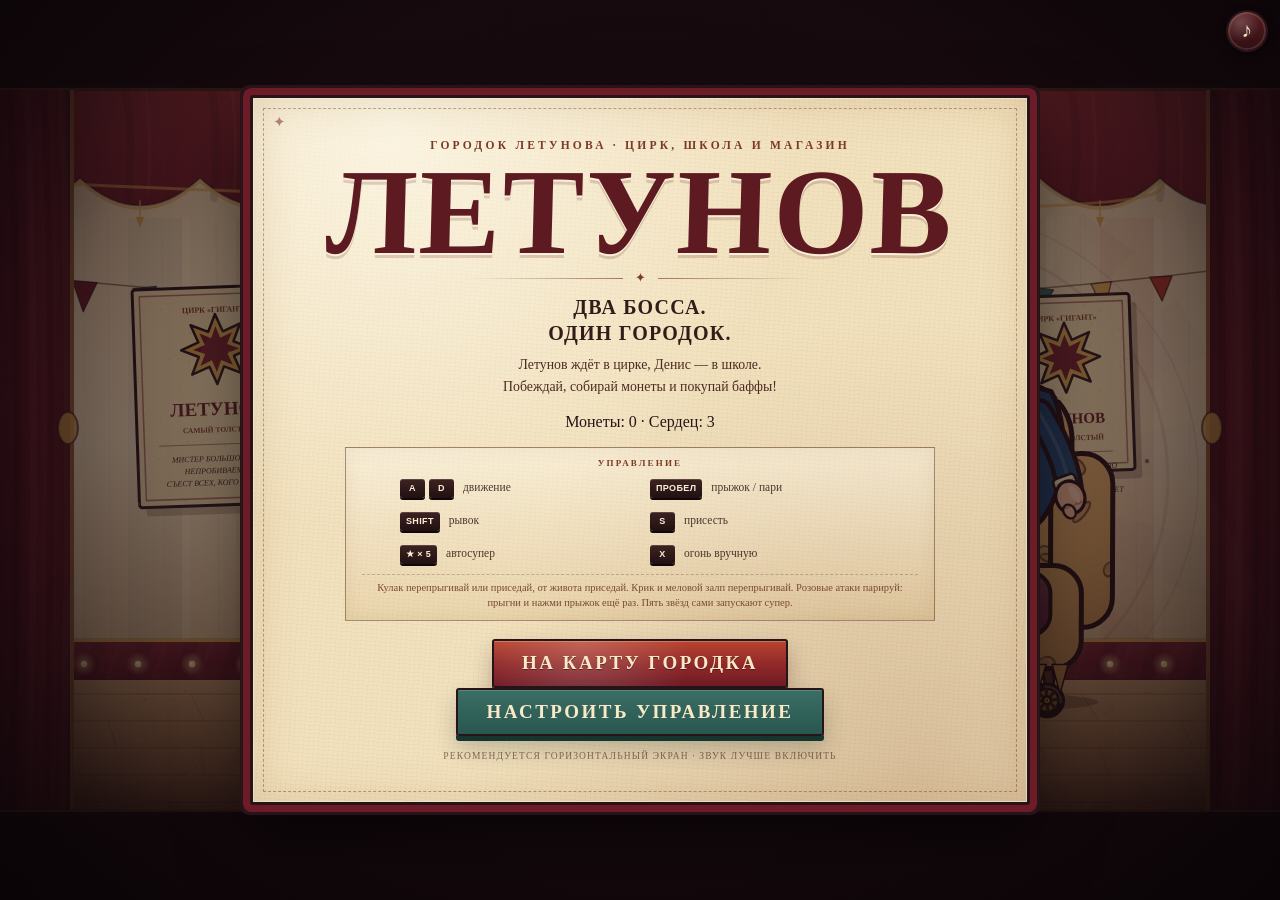
==== Cuphead/index.html @ d9b0cee9 "Add files via upload" ====
<!DOCTYPE html>
<html lang="ru">
<head>
  <meta charset="UTF-8">
  <meta name="viewport" content="width=device-width, initial-scale=1, maximum-scale=1, user-scalable=no, viewport-fit=cover">
  <meta name="theme-color" content="#140c10">
  <title>Летунов и Денис — цирк и школа</title>
  <meta name="description" content="Мультяшная карта городка, босс Летунов в цирке, босс Денис в школе и магазин баффов.">
  <meta name="mobile-web-app-capable" content="yes">
  <meta name="apple-mobile-web-app-capable" content="yes">
  <meta name="apple-mobile-web-app-status-bar-style" content="black-translucent">
  <meta name="apple-mobile-web-app-title" content="Летунов">
  <link rel="manifest" href="manifest.webmanifest">
  <link rel="apple-touch-icon" href="icon-192.png">
  <link rel="stylesheet" href="styles.css">
</head>
<body data-scene="menu">
  <div id="stage">
    <canvas id="game" width="1280" height="720" aria-label="Городок Летунова: цирк, школа и магазин"></canvas>

    <div class="top-buttons">
      <button id="mapBackButton" class="round-btn map-back-btn" type="button" aria-label="В меню" title="В меню (Esc)">
        <span class="back-glyph">‹</span>
      </button>
      <button id="pauseButton" class="round-btn" type="button" aria-label="Пауза" title="Пауза (Esc)">
        <span class="pause-glyph">II</span>
      </button>
      <button id="muteButton" class="round-btn" type="button" aria-label="Выключить звук" title="Звук (M)">
        <span class="note-glyph">♪</span>
      </button>
    </div>

    <div id="touchControls" class="touch-controls" aria-hidden="true">
      <div class="touch-group touch-move">
        <button class="pad-btn" type="button" data-action="left" aria-label="Влево">
          <span class="pad-arrow">◀</span>
        </button>
        <button class="pad-btn" type="button" data-action="right" aria-label="Вправо">
          <span class="pad-arrow">▶</span>
        </button>
      </div>
      <div class="touch-group touch-actions">
        <button class="action-btn dash" type="button" data-action="dash" aria-label="Рывок">
          <span class="action-icon">»</span>
          <span class="action-label">РЫВОК</span>
        </button>
        <button class="action-btn jump" type="button" data-action="jump" aria-label="Прыжок и парирование">
          <span class="action-icon">↑</span>
          <span class="action-label">ПРЫЖОК / ПАРИ</span>
        </button>
        <button class="action-btn crouch" type="button" data-action="crouch" aria-label="Присесть">
          <span class="action-icon">↓</span><span class="action-label">ПРИСЕСТЬ</span>
        </button>
        <button class="action-btn shoot" type="button" data-action="shoot" aria-label="Огонь">
          <span class="action-icon">✦</span><span class="action-label">ОГОНЬ</span>
        </button>
      </div>
    </div>

    <div id="overlay" class="overlay">
      <section id="menuPanel" class="panel menu-panel">
        <div class="poster-kicker">Городок Летунова · цирк, школа и магазин</div>
        <h1 class="poster-title">ЛЕТУНОВ</h1>
        <div class="poster-rule" aria-hidden="true"><span>✦</span></div>
        <p class="poster-tagline">Два босса.<br>Один городок.</p>
        <p class="poster-copy">Летунов ждёт в цирке, Денис — в школе.<br>Побеждай, собирай монеты и покупай баффы!</p>
        <p id="menuProgress" class="menu-progress">Монеты: 0 · Сердец: 15</p>

        <div class="controls-card">
          <div class="controls-title">Управление</div>
          <div class="controls-grid desktop-hints">
            <div><span class="keys"><kbd data-bind="left">A</kbd><kbd data-bind="right">D</kbd></span><span class="ctrl-label">движение</span></div>
            <div><span class="keys"><kbd data-bind="jump">ПРОБЕЛ</kbd></span><span class="ctrl-label">прыжок / пари</span></div>
            <div><span class="keys"><kbd data-bind="dash">SHIFT</kbd></span><span class="ctrl-label">рывок</span></div>
            <div><span class="keys"><kbd data-bind="crouch">S</kbd></span><span class="ctrl-label">присесть</span></div>
            <div><span class="keys"><kbd>★ × 5</kbd></span><span class="ctrl-label">автосупер</span></div>
            <div><span class="keys"><kbd data-bind="shoot">X</kbd></span><span class="ctrl-label">огонь вручную</span></div>
          </div>
          <div class="controls-grid touch-hints">
            <div><span class="keys"><kbd>◀</kbd><kbd>▶</kbd></span><span class="ctrl-label">движение</span></div>
            <div><span class="keys"><kbd>↑</kbd></span><span class="ctrl-label">прыжок и пари</span></div>
            <div><span class="keys"><kbd>»</kbd></span><span class="ctrl-label">рывок</span></div>
            <div><span class="keys"><kbd>↓</kbd></span><span class="ctrl-label">присесть</span></div>
            <div><span class="keys"><kbd>★ × 5</kbd></span><span class="ctrl-label">автосупер</span></div>
            <div><span class="keys"><kbd id="touchShootKey">∞</kbd></span><span id="touchShootHint" class="ctrl-label">стрельба — сама</span></div>
          </div>
          <p class="controls-tip">Кулак перепрыгивай или приседай, от живота приседай. Крик и меловой залп перепрыгивай. Розовые атаки парируй: прыгни и нажми прыжок ещё раз. Пять звёзд сами запускают супер.</p>
        </div>

        <button id="startButton" class="btn btn-primary" type="button">НА КАРТУ ГОРОДКА</button>
        <button id="menuSettingsButton" class="btn btn-secondary" type="button">НАСТРОИТЬ УПРАВЛЕНИЕ</button>
        <button id="installButton" class="btn btn-ghost install-button" type="button" hidden>УСТАНОВИТЬ ПРИЛОЖЕНИЕ</button>
        <p class="poster-footnote">Рекомендуется горизонтальный экран · звук лучше включить</p>
      </section>

      <section id="pausePanel" class="panel panel-small" hidden>
        <div class="poster-kicker">Антракт</div>
        <h2 class="panel-title">ПАУЗА</h2>
        <p class="panel-copy">Босс терпеливо ждёт. Он умеет ждать.</p>
        <div class="btn-row">
          <button id="resumeButton" class="btn btn-primary" type="button">ПРОДОЛЖИТЬ</button>
          <button id="restartButton" class="btn btn-secondary" type="button">ЗАНОВО</button>
          <button id="quitButton" class="btn btn-ghost" type="button">В МЕНЮ</button>
          <button id="pauseSettingsButton" class="btn btn-secondary" type="button">УПРАВЛЕНИЕ</button>
        </div>
      </section>

      <section id="resultPanel" class="panel panel-small" hidden>
        <div id="resultKicker" class="poster-kicker">Финал представления</div>
        <h2 id="resultTitle" class="panel-title">ПОБЕДА!</h2>
        <p id="resultSub" class="panel-copy">Арена свободна. Публика в восторге.</p>
        <div class="stats">
          <div><span class="stat-label">Время боя</span><span id="resultTime" class="stat-value">00:00</span></div>
          <div><span class="stat-label">Пропущено</span><span id="resultHits" class="stat-value">0</span></div>
        </div>
        <div class="btn-row">
          <button id="retryButton" class="btn btn-primary" type="button">ЕЩЁ РАЗ</button>
          <button id="menuButton" class="btn btn-secondary" type="button">НА КАРТУ</button>
        </div>
      </section>

      <section id="shopPanel" class="panel shop-panel" hidden>
        <div class="poster-kicker">Лавка на углу · товары для бойцов</div>
        <h2 class="panel-title">МАГАЗИН БАФФОВ</h2>
        <p class="panel-copy">Монеты: <strong id="shopCoins">0</strong>. Одна победа над боссом — одна монета.</p>
        <p id="shopStatus" class="shop-status">Сердец: 15 · Дымовая завеса: нет · Побед: 0</p>
        <div class="shop-grid">
          <article class="shop-item">
            <div class="shop-icon">♥</div>
            <h3>СЕРДЦЕ ЛЕТУНОВА</h3>
            <p>Навсегда добавляет одно сердце здоровья (5 HP).</p>
            <button id="buyHeartButton" class="btn btn-primary" type="button">1 МОНЕТА</button>
          </article>
          <article class="shop-item">
            <div class="shop-icon">☁</div>
            <h3>ДЫМОВАЯ ЗАВЕСА</h3>
            <p>Во время рывка герой исчезает в дыму, появляется в конце рывка и не получает урон, пока его нет.</p>
            <button id="buySmokeButton" class="btn btn-primary" type="button">2 МОНЕТЫ</button>
          </article>
        </div>
        <p id="shopNotice" class="shop-notice" aria-live="polite"></p>
        <button id="closeShopButton" class="btn btn-ghost" type="button">НА КАРТУ</button>
      </section>
    </div>
  </div>

  <script src="game.js"></script>
  <script>
    const isDesktopShell = !!(window.chrome && window.chrome.webview);
    if (!isDesktopShell && "serviceWorker" in navigator && location.protocol.startsWith("http")) {
      window.addEventListener("load", () => navigator.serviceWorker.register("sw.js").catch(() => {}));
    }
  </script>
</body>
</html>
---- Cuphead/styles.css ----
/* ============================================================
   HISVELL — цирковой бой
   Все декорации и персонажи рисуются на canvas, здесь — рамка,
   плакаты, кнопки управления и мобильные контролы.
   ============================================================ */

:root {
  --ink: #261419;
  --ink-soft: #4a2a25;
  --paper: #f2e1bd;
  --paper-deep: #e0c38f;
  --paper-light: #fbf0d7;
  --red: #ad3628;
  --red-deep: #6d1c27;
  --red-dark: #451017;
  --gold: #d3a04a;
  --gold-bright: #f0c877;
  --teal: #2b625c;
  --font-display: 'Rockwell', 'Bookman Old Style', Georgia, 'Times New Roman', serif;
  --font-body: Georgia, 'Times New Roman', serif;
  --safe-top: env(safe-area-inset-top, 0px);
  --safe-right: env(safe-area-inset-right, 0px);
  --safe-bottom: env(safe-area-inset-bottom, 0px);
  --safe-left: env(safe-area-inset-left, 0px);
}

* {
  box-sizing: border-box;
}

html,
body {
  height: 100%;
  margin: 0;
  overflow: hidden;
  background: #0d0709;
  overscroll-behavior: none;
}

body {
  font-family: var(--font-body);
  color: var(--paper);
  -webkit-tap-highlight-color: transparent;
  -webkit-user-select: none;
  user-select: none;
  touch-action: none;
}

#stage {
  position: fixed;
  inset: 0;
  overflow: hidden;
  isolation: isolate;
}

#game {
  display: block;
  width: 100%;
  height: 100%;
  touch-action: none;
}

[hidden] {
  display: none !important;
}

/* ---------- маленькие кнопки в углу ---------- */

.top-buttons {
  position: absolute;
  z-index: 30;
  top: calc(10px + var(--safe-top));
  right: calc(12px + var(--safe-right));
  display: flex;
  gap: 8px;
  pointer-events: none;
}

.round-btn {
  pointer-events: auto;
  position: relative;
  width: 42px;
  height: 42px;
  padding: 0;
  border-radius: 50%;
  border: 2px solid rgba(38, 20, 25, 0.95);
  background:
    radial-gradient(circle at 34% 28%, rgba(255, 255, 255, 0.2), transparent 52%),
    linear-gradient(180deg, rgba(94, 31, 35, 0.9), rgba(51, 16, 21, 0.9));
  color: var(--paper);
  box-shadow:
    inset 0 0 0 2px rgba(244, 227, 189, 0.13),
    0 3px 10px rgba(0, 0, 0, 0.35);
  font-family: var(--font-display);
  font-size: 15px;
  letter-spacing: 0.04em;
  cursor: pointer;
  backdrop-filter: blur(4px);
  transition: transform 0.1s ease, filter 0.1s ease;
}

.round-btn:hover {
  filter: brightness(1.15);
}

.round-btn:active {
  transform: scale(0.92);
}

#pauseButton {
  display: none;
  place-items: center;
}

body[data-scene='fight']:not(.is-paused) #pauseButton {
  display: grid;
}

.pause-glyph {
  display: block;
  font-size: 13px;
  letter-spacing: 0.06em;
  transform: translateX(1px);
}

.note-glyph {
  display: block;
  font-size: 21px;
  line-height: 1;
  transform: translateY(-1px);
}

#muteButton::after {
  content: '';
  position: absolute;
  left: 9px;
  right: 9px;
  top: 50%;
  height: 2px;
  border-radius: 2px;
  background: var(--paper);
  box-shadow: 0 0 0 1px rgba(38, 20, 25, 0.55);
  transform: rotate(-45deg) scaleX(0);
  transform-origin: center;
  transition: transform 0.16s ease;
}

body.is-muted #muteButton {
  opacity: 0.62;
}

body.is-muted #muteButton::after {
  transform: rotate(-45deg) scaleX(1);
}

/* ---------- оверлеи и афиша ---------- */

.overlay {
  position: absolute;
  inset: 0;
  z-index: 20;
  display: flex;
  align-items: center;
  justify-content: center;
  padding:
    calc(14px + var(--safe-top))
    calc(14px + var(--safe-right))
    calc(14px + var(--safe-bottom))
    calc(14px + var(--safe-left));
  background:
    radial-gradient(ellipse at 50% 42%, rgba(34, 15, 19, 0.12) 0%, rgba(26, 11, 15, 0.52) 55%, rgba(10, 4, 7, 0.87) 100%);
  touch-action: pan-y;
  transition: opacity 0.24s ease, visibility 0.24s ease;
}

.overlay.is-hidden {
  opacity: 0;
  visibility: hidden;
  pointer-events: none;
}

.panel {
  position: relative;
  width: min(780px, 95vw);
  max-height: calc(100dvh - 24px);
  overflow: auto;
  overscroll-behavior: contain;
  padding: clamp(20px, 3.2vw, 42px) clamp(20px, 4.6vw, 58px);
  border: 3px solid var(--ink);
  border-radius: 3px;
  color: var(--ink);
  text-align: center;
  background-color: var(--paper);
  background-image:
    radial-gradient(circle at 18% 4%, rgba(255, 252, 240, 0.72), transparent 44%),
    radial-gradient(circle at 86% 96%, rgba(122, 66, 30, 0.22), transparent 48%),
    repeating-linear-gradient(4deg, rgba(98, 60, 24, 0.032) 0 1px, transparent 1px 4px),
    repeating-linear-gradient(94deg, rgba(98, 60, 24, 0.028) 0 1px, transparent 1px 5px);
  box-shadow:
    inset 0 0 46px rgba(134, 82, 32, 0.18),
    inset 0 0 0 1px rgba(255, 248, 226, 0.7),
    0 0 0 7px var(--red-deep),
    0 0 0 10px var(--ink),
    0 30px 70px rgba(0, 0, 0, 0.62);
  scrollbar-width: thin;
  scrollbar-color: rgba(109, 28, 39, 0.55) transparent;
  animation: panel-in 0.32s cubic-bezier(0.2, 0.9, 0.25, 1.12) both;
}

.panel::-webkit-scrollbar {
  width: 7px;
}

.panel::-webkit-scrollbar-thumb {
  background: rgba(109, 28, 39, 0.5);
  border-radius: 8px;
}

.panel::before {
  content: '';
  position: absolute;
  inset: 10px;
  border: 1px dashed rgba(84, 45, 28, 0.38);
  pointer-events: none;
}

.panel::after {
  content: '✦';
  position: absolute;
  top: 15px;
  left: 20px;
  font-size: 15px;
  color: rgba(109, 28, 39, 0.5);
  pointer-events: none;
}

@keyframes panel-in {
  from {
    opacity: 0;
    transform: translateY(14px) scale(0.975) rotate(-0.6deg);
  }
  to {
    opacity: 1;
    transform: translateY(0) scale(1) rotate(0);
  }
}

.panel-small {
  width: min(540px, 93vw);
  padding: clamp(24px, 4vw, 40px) clamp(22px, 4.6vw, 48px);
}

.poster-kicker {
  margin: 0 0 12px;
  font-size: clamp(9px, 0.9vw, 12px);
  font-weight: 700;
  letter-spacing: 0.28em;
  text-transform: uppercase;
  color: #7c3a26;
}

.poster-title {
  margin: 0 0 2px;
  font-family: var(--font-display);
  font-size: clamp(62px, 10.6vw, 122px);
  font-weight: 900;
  line-height: 0.8;
  letter-spacing: 0.015em;
  color: #5d1a20;
  text-shadow:
    0 2px 0 var(--paper-light),
    0 5px 0 rgba(93, 26, 32, 0.18);
  transform: skewX(-1.5deg);
}

.poster-rule {
  display: flex;
  align-items: center;
  gap: 12px;
  width: min(340px, 70%);
  margin: 10px auto 9px;
  color: #7b3b27;
  font-size: 13px;
}

.poster-rule::before,
.poster-rule::after {
  content: '';
  flex: 1;
  height: 1px;
  background: linear-gradient(90deg, transparent, rgba(93, 26, 32, 0.55));
}

.poster-rule::after {
  background: linear-gradient(90deg, rgba(93, 26, 32, 0.55), transparent);
}

.poster-tagline {
  margin: 0 auto 8px;
  max-width: 540px;
  font-family: var(--font-display);
  font-size: clamp(14px, 1.6vw, 20px);
  font-weight: 700;
  line-height: 1.28;
  letter-spacing: 0.06em;
  text-transform: uppercase;
  color: #331b18;
}

.poster-copy,
.panel-copy {
  margin: 0 auto 14px;
  max-width: 540px;
  font-size: clamp(11.5px, 1.08vw, 14px);
  line-height: 1.55;
  color: #4b2c23;
}

.controls-card {
  max-width: 590px;
  margin: 0 auto 18px;
  padding: 10px 16px 9px;
  border: 1px solid rgba(86, 46, 27, 0.5);
  background:
    linear-gradient(180deg, rgba(255, 251, 239, 0.42), rgba(200, 161, 100, 0.18));
  box-shadow: inset 0 0 18px rgba(114, 65, 26, 0.08);
}

.controls-title {
  margin-bottom: 7px;
  font-size: 9px;
  font-weight: 700;
  letter-spacing: 0.24em;
  text-transform: uppercase;
  color: #7b3b27;
}

.controls-grid {
  display: grid;
  grid-template-columns: 1fr 1fr;
  gap: 7px 20px;
  max-width: 480px;
  margin: 0 auto;
  text-align: left;
}

.controls-grid > div {
  display: flex;
  align-items: center;
  gap: 9px;
  min-height: 26px;
  font-size: 11.5px;
  line-height: 1.2;
  color: #3d241d;
}

.keys {
  display: inline-flex;
  gap: 4px;
  flex-shrink: 0;
}

kbd {
  display: inline-block;
  min-width: 25px;
  padding: 4px 6px;
  border-radius: 3px;
  background: linear-gradient(180deg, #3d2321, #211012);
  color: var(--paper-light);
  box-shadow:
    inset 0 1px 0 rgba(255, 255, 255, 0.16),
    0 2px 0 #100708;
  font-family: Verdana, Geneva, sans-serif;
  font-size: 9px;
  font-weight: 700;
  text-align: center;
  letter-spacing: 0.04em;
}

.ctrl-label {
  opacity: 0.9;
}

.controls-tip {
  margin: 7px 0 0;
  padding-top: 6px;
  border-top: 1px dashed rgba(86, 46, 27, 0.28);
  font-size: 10.5px;
  line-height: 1.4;
  color: #7a4a32;
}

.touch-hints {
  display: none;
}

body.is-touch .desktop-hints {
  display: none;
}

body.is-touch .touch-hints {
  display: grid;
}

/* ---------- кнопки ---------- */

.btn {
  position: relative;
  display: inline-flex;
  align-items: center;
  justify-content: center;
  min-height: 48px;
  padding: 12px 28px;
  border: 2px solid var(--ink);
  border-radius: 3px;
  font-family: var(--font-display);
  font-size: clamp(14px, 1.55vw, 19px);
  font-weight: 700;
  line-height: 1.1;
  letter-spacing: 0.13em;
  text-transform: uppercase;
  cursor: pointer;
  transition: transform 0.09s ease, filter 0.09s ease, box-shadow 0.09s ease;
}

.btn-primary {
  color: #f9e9c7;
  background:
    radial-gradient(circle at 30% 0%, rgba(255, 255, 255, 0.18), transparent 52%),
    linear-gradient(180deg, #b84330, #8c2629 58%, #711d26);
  box-shadow:
    inset 0 1px 0 rgba(255, 236, 197, 0.28),
    0 5px 0 var(--red-dark),
    0 12px 22px rgba(49, 13, 18, 0.28);
  text-shadow: 0 1px 0 rgba(45, 12, 16, 0.55);
}

.btn-secondary {
  color: #f9e9c7;
  background:
    linear-gradient(180deg, #3c6e66, #285750);
  box-shadow:
    inset 0 1px 0 rgba(255, 255, 255, 0.18),
    0 5px 0 #17352f,
    0 12px 22px rgba(20, 40, 36, 0.24);
}

.btn-ghost {
  color: #4b2a22;
  background: rgba(255, 249, 233, 0.3);
  box-shadow:
    inset 0 1px 0 rgba(255, 255, 255, 0.55),
    0 4px 0 rgba(96, 58, 38, 0.35);
  font-size: clamp(12px, 1.25vw, 15px);
  padding: 11px 20px;
}

.btn:hover {
  filter: brightness(1.07);
  transform: translateY(-1px);
}

.btn:active {
  transform: translateY(4px);
  box-shadow:
    inset 0 1px 0 rgba(255, 255, 255, 0.12),
    0 1px 0 var(--red-dark);
}

.btn:focus-visible,
.round-btn:focus-visible,
.pad-btn:focus-visible,
.action-btn:focus-visible {
  outline: 3px solid var(--gold-bright);
  outline-offset: 3px;
}

.btn-row {
  display: flex;
  flex-wrap: wrap;
  align-items: center;
  justify-content: center;
  gap: 12px;
  margin-top: 8px;
}

.poster-footnote {
  margin: 15px 0 0;
  font-size: 9.5px;
  letter-spacing: 0.12em;
  text-transform: uppercase;
  color: rgba(87, 52, 34, 0.68);
}

.panel-title {
  margin: 0 0 12px;
  font-family: var(--font-display);
  font-size: clamp(40px, 6vw, 66px);
  font-weight: 900;
  line-height: 0.95;
  letter-spacing: 0.04em;
  color: #5d1a20;
  text-shadow: 0 2px 0 rgba(255, 248, 230, 0.9);
}

.panel-small .panel-copy {
  margin-bottom: 18px;
}

.stats {
  display: flex;
  justify-content: center;
  gap: 12px;
  margin: 4px auto 22px;
  max-width: 380px;
}

.stats > div {
  flex: 1;
  padding: 10px 8px 8px;
  border: 1px solid rgba(84, 45, 28, 0.4);
  background: rgba(255, 249, 233, 0.28);
}

.stat-label {
  display: block;
  margin-bottom: 4px;
  font-size: 8.5px;
  font-weight: 700;
  letter-spacing: 0.18em;
  text-transform: uppercase;
  color: #7b3b27;
}

.stat-value {
  display: block;
  font-family: var(--font-display);
  font-size: 24px;
  font-weight: 900;
  color: #441f22;
  font-variant-numeric: tabular-nums;
}

/* ---------- карта и магазин ---------- */

.map-back-btn {
  position: fixed;
  top: calc(10px + var(--safe-top));
  left: calc(12px + var(--safe-left));
  right: auto;
  display: grid;
  place-items: center;
  z-index: 32;
}

.back-glyph {
  display: block;
  font-family: var(--font-display);
  font-size: 31px;
  line-height: 1;
  transform: translate(-1px, -3px);
}

.shop-panel {
  width: min(900px, 96vw);
  background-color: #efe0bb;
  background-image:
    radial-gradient(circle at 12% 2%, rgba(255, 252, 240, 0.7), transparent 42%),
    radial-gradient(circle at 88% 100%, rgba(76, 120, 103, 0.17), transparent 48%),
    repeating-linear-gradient(0deg, rgba(98, 60, 24, 0.032) 0 1px, transparent 1px 5px),
    repeating-linear-gradient(92deg, rgba(98, 60, 24, 0.024) 0 1px, transparent 1px 4px);
}

.shop-panel::after {
  content: '☁';
  font-size: 21px;
  color: rgba(43, 98, 92, 0.55);
}

.shop-status {
  display: inline-flex;
  align-items: center;
  justify-content: center;
  flex-wrap: wrap;
  gap: 6px;
  margin: 0 auto 14px;
  padding: 6px 14px;
  border: 1px dashed rgba(84, 45, 28, 0.34);
  border-radius: 999px;
  font-size: 10px;
  font-weight: 700;
  letter-spacing: 0.07em;
  color: #5d4032;
  background: rgba(255, 249, 233, 0.38);
}

.shop-grid {
  display: grid;
  grid-template-columns: repeat(2, minmax(0, 1fr));
  gap: 16px;
  margin: 8px 0 10px;
  text-align: left;
}

.shop-item {
  position: relative;
  display: flex;
  flex-direction: column;
  min-height: 246px;
  padding: 17px 18px 18px;
  border: 2px solid rgba(38, 20, 25, 0.92);
  border-radius: 4px;
  background:
    radial-gradient(circle at 82% 9%, rgba(240, 200, 119, 0.26), transparent 34%),
    linear-gradient(165deg, rgba(255, 249, 231, 0.88), rgba(224, 195, 143, 0.66));
  box-shadow:
    inset 0 0 0 1px rgba(255, 249, 231, 0.6),
    0 5px 0 rgba(109, 28, 39, 0.2),
    0 12px 22px rgba(74, 45, 24, 0.16);
  overflow: hidden;
}

.shop-item::before {
  content: '';
  position: absolute;
  inset: 7px;
  border: 1px dashed rgba(84, 45, 28, 0.28);
  pointer-events: none;
}

.shop-item::after {
  content: '✦';
  position: absolute;
  top: 9px;
  right: 13px;
  color: rgba(109, 28, 39, 0.42);
  font-size: 13px;
}

.shop-icon {
  display: grid;
  place-items: center;
  width: 72px;
  height: 72px;
  margin: 2px 0 10px;
  border: 2px solid rgba(38, 20, 25, 0.9);
  border-radius: 50%;
  background:
    radial-gradient(circle at 36% 28%, rgba(255, 255, 255, 0.58), transparent 48%),
    linear-gradient(160deg, #f5d793, #d4a056);
  box-shadow:
    inset 0 0 0 4px rgba(255, 249, 231, 0.35),
    0 4px 0 rgba(92, 46, 28, 0.26);
  color: #7c252b;
  font-size: 38px;
  line-height: 1;
  text-shadow: 0 2px 0 rgba(255, 249, 231, 0.62);
}

.shop-item:nth-child(2) .shop-icon {
  color: #265c55;
  background:
    radial-gradient(circle at 36% 28%, rgba(255, 255, 255, 0.64), transparent 48%),
    linear-gradient(160deg, #bfe0d4, #72a99b);
}

.shop-item h3 {
  position: relative;
  margin: 0 0 8px;
  font-family: var(--font-display);
  font-size: clamp(19px, 2.2vw, 28px);
  font-weight: 900;
  line-height: 1.02;
  letter-spacing: 0.035em;
  color: #511c22;
}

.shop-item p {
  position: relative;
  margin: 0 0 16px;
  font-size: clamp(12px, 1.22vw, 15px);
  line-height: 1.4;
  color: #4e3328;
}

.shop-item .btn {
  position: relative;
  width: 100%;
  min-height: 44px;
  margin-top: auto;
  font-size: clamp(12px, 1.2vw, 15px);
}

.shop-item .btn:disabled {
  cursor: default;
  filter: grayscale(0.75);
  opacity: 0.55;
  transform: none;
  box-shadow: inset 0 1px 0 rgba(255, 255, 255, 0.12);
}

.shop-notice {
  min-height: 22px;
  margin: 8px 0 10px;
  font-size: 12px;
  font-weight: 700;
  line-height: 1.4;
  letter-spacing: 0.03em;
  color: #2b625c;
}

.difficulty-panel {
  width: min(720px, 94vw);
}

.difficulty-grid {
  display: grid;
  grid-template-columns: repeat(2, minmax(0, 1fr));
  gap: clamp(12px, 2.4vw, 22px);
  margin: 24px 0 20px;
}

.difficulty-card {
  position: relative;
  display: flex;
  flex-direction: column;
  align-items: center;
  gap: 8px;
  min-height: 188px;
  padding: 22px 18px 18px;
  border: 3px solid var(--ink);
  border-radius: 4px;
  color: var(--ink);
  background:
    linear-gradient(145deg, rgba(255, 251, 236, 0.78), rgba(224, 204, 166, 0.56)),
    repeating-linear-gradient(4deg, rgba(98, 60, 24, 0.04) 0 1px, transparent 1px 5px);
  box-shadow:
    inset 0 0 0 1px rgba(255, 248, 230, 0.7),
    0 5px 0 rgba(82, 43, 25, 0.35);
  cursor: pointer;
  transition: transform 0.16s ease, box-shadow 0.16s ease, filter 0.16s ease;
}

.difficulty-card::before {
  content: '';
  position: absolute;
  inset: 7px;
  border: 1px dashed rgba(84, 45, 28, 0.34);
  pointer-events: none;
}

.difficulty-card.is-easy {
  background:
    linear-gradient(145deg, rgba(255, 252, 228, 0.88), rgba(199, 222, 193, 0.58)),
    repeating-linear-gradient(4deg, rgba(54, 92, 54, 0.045) 0 1px, transparent 1px 5px);
}

.difficulty-card.is-hard {
  background:
    linear-gradient(145deg, rgba(255, 239, 220, 0.9), rgba(201, 147, 119, 0.58)),
    repeating-linear-gradient(4deg, rgba(109, 34, 38, 0.05) 0 1px, transparent 1px 5px);
}

.difficulty-card:hover,
.difficulty-card:focus-visible {
  transform: translateY(-3px) rotate(-0.3deg);
  filter: brightness(1.04);
  box-shadow:
    inset 0 0 0 1px rgba(255, 248, 230, 0.75),
    0 8px 0 rgba(82, 43, 25, 0.32),
    0 12px 26px rgba(53, 26, 17, 0.28);
}

.difficulty-card:active {
  transform: translateY(1px);
  box-shadow:
    inset 0 0 0 1px rgba(255, 248, 230, 0.7),
    0 3px 0 rgba(82, 43, 25, 0.35);
}

.difficulty-icon {
  display: grid;
  place-items: center;
  width: 54px;
  height: 54px;
  border: 3px solid var(--ink);
  border-radius: 50%;
  color: var(--ink);
  font-size: 29px;
  line-height: 1;
  background: #f2dfb2;
  box-shadow: inset 0 -5px 0 rgba(82, 43, 25, 0.16);
}

.difficulty-card.is-hard .difficulty-icon {
  color: #f7e6c5;
  background: #7a2d2b;
}

.difficulty-name {
  font-family: var(--font-display);
  font-size: clamp(20px, 3.4vw, 28px);
  font-weight: 900;
  letter-spacing: 0.02em;
}

.difficulty-copy {
  max-width: 270px;
  color: rgba(64, 37, 25, 0.82);
  font-family: var(--font-body);
  font-size: clamp(10px, 1.5vw, 12px);
  line-height: 1.45;
}

.difficulty-tag {
  margin-top: auto;
  padding: 3px 9px;
  border: 1px solid rgba(84, 45, 28, 0.42);
  border-radius: 20px;
  color: rgba(80, 42, 27, 0.72);
  font-family: Verdana, sans-serif;
  font-size: 7.5px;
  font-weight: 700;
  letter-spacing: 0.14em;
}

.difficulty-card.is-hard .difficulty-tag {
  color: #7a2d2b;
}

@media (max-width: 560px) {
  .difficulty-grid {
    grid-template-columns: 1fr;
    gap: 10px;
  }

  .difficulty-card {
    min-height: 0;
    padding: 14px 14px 12px;
  }

  .difficulty-icon {
    width: 42px;
    height: 42px;
    font-size: 22px;
  }
}

body[data-scene='menu'] .top-buttons #pauseButton,
body[data-scene='map'] .top-buttons #pauseButton {
  display: none;
}

/* ---------- мобильные кнопки ---------- */

.touch-controls {
  position: absolute;
  inset: 0;
  z-index: 15;
  display: none;
  pointer-events: none;
}

body.is-touch[data-scene='fight']:not(.is-paused) .touch-controls,
body.is-touch[data-scene='map'] .touch-controls {
  display: block;
}

body[data-scene='map'] .touch-actions .action-btn:not(.jump) {
  display: none;
}

.touch-group {
  position: absolute;
  bottom: calc(16px + var(--safe-bottom));
  display: flex;
  align-items: flex-end;
  gap: clamp(9px, 1.6vw, 16px);
  pointer-events: none;
}

.touch-move {
  left: calc(16px + var(--safe-left));
}

.touch-actions {
  right: calc(16px + var(--safe-right));
}

.pad-btn,
.action-btn {
  pointer-events: auto;
  position: relative;
  display: flex;
  flex-direction: column;
  align-items: center;
  justify-content: center;
  flex: 0 0 auto;
  padding: 0;
  border: 2px solid rgba(31, 15, 19, 0.94);
  border-radius: 50%;
  color: #f6e6c4;
  font-family: var(--font-display);
  text-shadow: 0 1px 0 rgba(35, 11, 15, 0.55);
  background:
    radial-gradient(circle at 34% 26%, rgba(255, 255, 255, 0.2), transparent 54%),
    linear-gradient(180deg, rgba(121, 42, 42, 0.86), rgba(54, 17, 23, 0.9));
  box-shadow:
    inset 0 0 0 2px rgba(244, 227, 189, 0.15),
    inset 0 -5px 10px rgba(28, 8, 12, 0.28),
    0 5px 0 rgba(23, 9, 12, 0.75),
    0 9px 18px rgba(0, 0, 0, 0.34);
  -webkit-user-select: none;
  user-select: none;
  touch-action: none;
  cursor: pointer;
  transition: transform 0.06s ease, filter 0.06s ease, background 0.06s ease;
  backdrop-filter: blur(3px);
}

.pad-btn {
  width: calc(clamp(58px, 10.5vh, 78px) * var(--touch-scale, 1));
  aspect-ratio: 1;
  font-size: calc(clamp(20px, 3.4vh, 28px) * var(--touch-scale, 1));
  opacity: var(--touch-opacity, 0.94);
}

.pad-arrow {
  transform: translateY(-1px);
}

.action-btn {
  width: calc(clamp(60px, 11vh, 82px) * var(--touch-scale, 1));
  aspect-ratio: 1;
  font-size: calc(20px * var(--touch-scale, 1));
  opacity: var(--touch-opacity, 0.94);
}

.action-btn.jump {
  width: calc(clamp(76px, 14vh, 104px) * var(--touch-scale, 1));
  font-size: calc(clamp(28px, 4.6vh, 40px) * var(--touch-scale, 1));
  background:
    radial-gradient(circle at 34% 26%, rgba(255, 255, 255, 0.22), transparent 54%),
    linear-gradient(180deg, rgba(174, 65, 47, 0.92), rgba(104, 29, 32, 0.94));
}

.action-btn.jump .action-label {
  font-size: calc(clamp(5.6px, 0.8vh, 7.2px) * var(--touch-scale, 1));
  letter-spacing: 0.045em;
}

.action-icon {
  display: block;
  line-height: 0.9;
  transform: translateY(-1px);
}

.action-label {
  display: block;
  margin-top: 4px;
  font-family: var(--font-body);
  font-size: calc(clamp(6.5px, 0.92vh, 8.5px) * var(--touch-scale, 1));
  font-weight: 700;
  line-height: 1;
  letter-spacing: 0.1em;
}

.action-btn.dash::after {
  content: '';
  position: absolute;
  inset: -4px;
  border-radius: 50%;
  background: conic-gradient(rgba(240, 200, 119, 0.75) var(--cd, 0deg), rgba(0, 0, 0, 0) 0);
  -webkit-mask: radial-gradient(farthest-side, transparent calc(100% - 4px), #000 calc(100% - 3px));
  mask: radial-gradient(farthest-side, transparent calc(100% - 4px), #000 calc(100% - 3px));
  pointer-events: none;
}

.pad-btn.is-down,
.action-btn.is-down {
  transform: translateY(3px) scale(0.96);
  filter: brightness(1.18);
  box-shadow:
    inset 0 0 0 2px rgba(244, 227, 189, 0.22),
    inset 0 4px 12px rgba(25, 8, 12, 0.35),
    0 2px 0 rgba(23, 9, 12, 0.75);
}

/* ---------- адаптивность ---------- */

@media (max-height: 720px) and (min-width: 780px) {
  .panel {
    padding-top: 24px;
    padding-bottom: 22px;
  }

  .poster-title {
    font-size: clamp(60px, 9.4vw, 98px);
  }

  .poster-copy {
    display: none;
  }

  .controls-card {
    margin-bottom: 14px;
  }

  .poster-footnote {
    margin-top: 10px;
  }
}

@media (max-height: 620px) {
  .panel {
    padding-top: 18px;
    padding-bottom: 18px;
  }

  .poster-kicker {
    margin-bottom: 7px;
  }

  .poster-title {
    font-size: clamp(48px, 8.6vw, 76px);
  }

  .poster-rule {
    margin: 6px auto 5px;
  }

  .poster-tagline {
    font-size: 13px;
    margin-bottom: 5px;
  }

  .poster-copy,
  .poster-footnote {
    display: none;
  }

  .controls-card {
    margin-bottom: 12px;
    padding: 7px 14px;
  }

  .controls-tip {
    display: none;
  }

  .controls-grid > div {
    min-height: 22px;
  }

  kbd {
    padding: 3px 5px;
  }

  .btn {
    min-height: 42px;
    padding: 9px 24px;
  }

  .poster-rule {
    display: none;
  }
}

@media (max-width: 560px) {
  .overlay {
    padding-left: calc(10px + var(--safe-left));
    padding-right: calc(10px + var(--safe-right));
  }

  .panel {
    width: 96vw;
    max-height: calc(100dvh - 16px);
    padding: 20px 18px;
    box-shadow:
      0 0 0 5px var(--red-deep),
      0 0 0 7px var(--ink),
      0 20px 48px rgba(0, 0, 0, 0.6);
  }

  .panel::before {
    inset: 7px;
  }

  .panel::after {
    top: 10px;
    left: 13px;
  }

  .controls-grid {
    grid-template-columns: 1fr;
    gap: 5px;
  }

  .stats {
    margin-bottom: 16px;
  }

  .btn-row {
    gap: 9px;
  }

  .top-buttons {
    top: calc(8px + var(--safe-top));
    right: calc(8px + var(--safe-right));
  }

  .round-btn {
    width: 38px;
    height: 38px;
  }

  .touch-move {
    left: calc(10px + var(--safe-left));
  }

  .touch-actions {
    right: calc(10px + var(--safe-right));
  }

  .touch-group {
    bottom: calc(12px + var(--safe-bottom));
  }
}

@media (orientation: landscape) and (max-height: 500px) {
  .panel {
    max-height: calc(100dvh - 12px);
  }

  .menu-panel {
    padding: 14px 26px;
  }

  .poster-kicker {
    font-size: 8px;
    margin-bottom: 4px;
  }

  .poster-title {
    font-size: clamp(40px, 9vh, 62px);
  }

  .poster-tagline {
    font-size: 11px;
    margin-bottom: 2px;
  }

  .poster-rule,
  .poster-copy,
  .poster-footnote {
    display: none;
  }

  .controls-card {
    margin: 7px auto 9px;
    padding: 6px 12px;
  }

  .controls-title {
    display: none;
  }

  .controls-grid {
    max-width: 560px;
  }

  .controls-tip {
    display: none;
  }

  .btn {
    min-height: 40px;
    padding: 8px 22px;
  }
}

@media (prefers-reduced-motion: reduce) {
  .panel {
    animation: none;
  }

  * {
    transition-duration: 0.01ms !important;
  }
}

/* ---------- редактор управления ---------- */
#settingsButton { display: grid; place-items: center; font-size: 19px; }
.settings-panel { width: min(720px, 96vw); }
.key-bindings { display: grid; grid-template-columns: repeat(2, minmax(0, 1fr)); gap: 8px 14px; margin: 18px 0; text-align: left; }
.key-binding-row { display: flex; align-items: center; justify-content: space-between; gap: 8px; padding: 8px 10px; border: 1px solid rgba(74,42,37,.2); border-radius: 8px; background: rgba(255,255,255,.22); font-size: 13px; }
.key-bind-button { min-width: 76px; padding: 8px 10px; border: 2px solid #6d1c27; border-radius: 7px; background: #451017; color: #f6e6c4; font-weight: 900; cursor: pointer; }
.key-bind-button.is-capturing { background: #b45a2d; animation: pulse-bind .7s infinite alternate; }
@keyframes pulse-bind { to { filter: brightness(1.5); } }
.settings-options { display: grid; grid-template-columns: repeat(2, minmax(0,1fr)); gap: 12px; margin: 16px 0; text-align: left; font-size: 13px; }
.settings-options label { display: grid; gap: 7px; }
.settings-options .auto-fire-option { grid-column: 1 / -1; display: flex; align-items: center; gap: 9px; min-height: 38px; padding: 7px 11px; border: 1px solid rgba(74,42,37,.2); border-radius: 7px; background: rgba(255,255,255,.22); cursor: pointer; }
.settings-options .auto-fire-option span { font-weight: 700; }
.settings-options input[type="range"] { width: 100%; accent-color: #8b2e32; }
.settings-options input[type="checkbox"] { width: 17px; height: 17px; margin: 0; accent-color: #8b2e32; }
.is-editing-touch .touch-controls { display: block !important; z-index: 50; }
.is-editing-touch .touch-controls button { outline: 3px dashed #ffd36e; cursor: grab; opacity: 1; }
body.is-editing-touch.auto-fire .action-btn.shoot { display: flex; }
.is-editing-touch #overlay { pointer-events: none; }
.is-editing-touch #settingsPanel { pointer-events: auto; }
.is-editing-touch #touchEditHint { display: block; }
.action-btn.crouch { background: linear-gradient(180deg, rgba(48,101,94,.94), rgba(20,48,47,.96)); }
.action-btn.super { background: linear-gradient(180deg, rgba(181,127,43,.96), rgba(91,48,20,.96)); }
.action-btn.super.is-ready { box-shadow: inset 0 0 0 2px rgba(255,244,204,.45), 0 0 0 3px rgba(255,211,110,.55), 0 0 24px rgba(255,193,74,.8), 0 5px 0 rgba(23,9,12,.75); animation: card-ready .8s ease-in-out infinite alternate; }
@keyframes card-ready { from { filter: brightness(1); } to { filter: brightness(1.28); } }
.action-btn.shoot { background: linear-gradient(180deg, rgba(86,79,139,.94), rgba(35,29,67,.96)); }
body.auto-fire .action-btn.shoot { display: none; }
.settings-buttons { flex-wrap: wrap; }
@media (max-width: 720px) {
  .shop-grid { grid-template-columns: 1fr; }
  .shop-item { min-height: 0; }
  .shop-icon { width: 58px; height: 58px; font-size: 30px; }
  .shop-panel { padding-left: 20px; padding-right: 20px; }
}

@media (max-width: 650px) {
  .key-bindings { grid-template-columns: 1fr; }
  .settings-options { grid-template-columns: 1fr; }
  .settings-panel { padding: 20px 18px; }
  .touch-actions { gap: 6px; right: calc(7px + var(--safe-right)); }
  .touch-move { left: calc(7px + var(--safe-left)); }
  .action-btn { width: calc(clamp(48px, 9vh, 66px) * var(--touch-scale, 1)); }
  .action-btn.jump { width: calc(clamp(58px, 10vh, 76px) * var(--touch-scale, 1)); }
}
.touch-edit-done { position: fixed; z-index: 80; top: calc(12px + var(--safe-top)); left: 50%; transform: translateX(-50%); min-width: 120px; box-shadow: 0 4px 18px rgba(0,0,0,.45); }
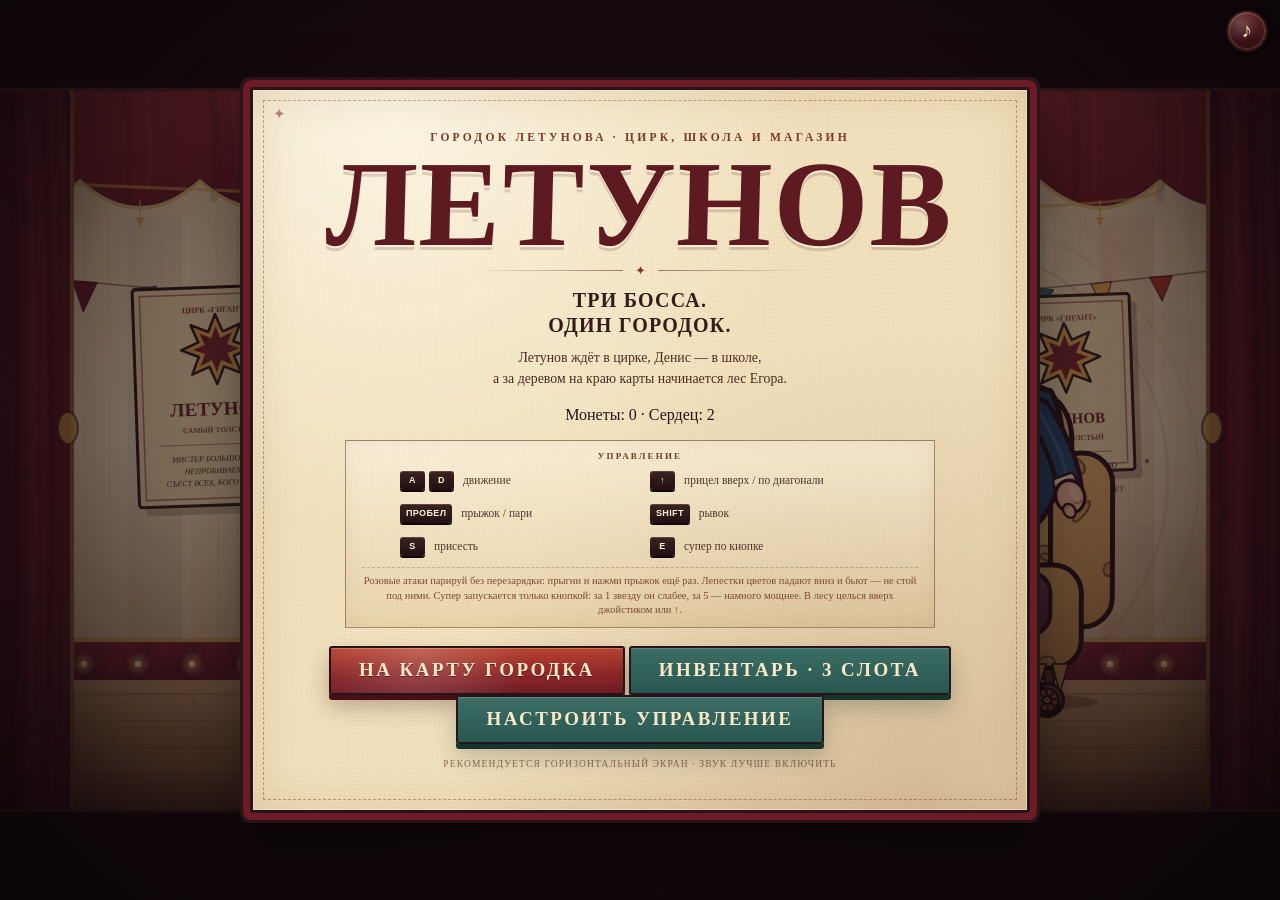
==== commit 16a20e09: "Add files via upload" ====
--- a/Cuphead/index.html
+++ b/Cuphead/index.html
@@ -32,12 +32,16 @@
 
     <div id="touchControls" class="touch-controls" aria-hidden="true">
       <div class="touch-group touch-move">
-        <button class="pad-btn" type="button" data-action="left" aria-label="Влево">
-          <span class="pad-arrow">◀</span>
-        </button>
-        <button class="pad-btn" type="button" data-action="right" aria-label="Вправо">
-          <span class="pad-arrow">▶</span>
-        </button>
+        <div id="joystick" class="joystick" role="group" aria-label="Джойстик: движение, прицел и присед">
+          <div class="joystick-base">
+            <span class="joystick-dir up">▲</span>
+            <span class="joystick-dir down">▼</span>
+            <span class="joystick-dir left">◀</span>
+            <span class="joystick-dir right">▶</span>
+            <div id="joystickKnob" class="joystick-knob"><span>✦</span></div>
+          </div>
+          <span class="joystick-hint">ХОД · ПРИЦЕЛ · ПРИСЕД</span>
+        </div>
       </div>
       <div class="touch-group touch-actions">
         <button class="action-btn dash" type="button" data-action="dash" aria-label="Рывок">
@@ -48,8 +52,9 @@
           <span class="action-icon">↑</span>
           <span class="action-label">ПРЫЖОК / ПАРИ</span>
         </button>
-        <button class="action-btn crouch" type="button" data-action="crouch" aria-label="Присесть">
-          <span class="action-icon">↓</span><span class="action-label">ПРИСЕСТЬ</span>
+        <button class="action-btn super" type="button" data-action="super" aria-label="Супер-удар">
+          <span class="action-icon">★</span>
+          <span class="action-label">СУПЕР</span>
         </button>
         <button class="action-btn shoot" type="button" data-action="shoot" aria-label="Огонь">
           <span class="action-icon">✦</span><span class="action-label">ОГОНЬ</span>
@@ -62,35 +67,65 @@
         <div class="poster-kicker">Городок Летунова · цирк, школа и магазин</div>
         <h1 class="poster-title">ЛЕТУНОВ</h1>
         <div class="poster-rule" aria-hidden="true"><span>✦</span></div>
-        <p class="poster-tagline">Два босса.<br>Один городок.</p>
-        <p class="poster-copy">Летунов ждёт в цирке, Денис — в школе.<br>Побеждай, собирай монеты и покупай баффы!</p>
-        <p id="menuProgress" class="menu-progress">Монеты: 0 · Сердец: 15</p>
+        <p class="poster-tagline">Три босса.<br>Один городок.</p>
+        <p class="poster-copy">Летунов ждёт в цирке, Денис — в школе,<br>а за деревом на краю карты начинается лес Егора.</p>
+        <p id="menuProgress" class="menu-progress">Монеты: 0 · Сердец: 2</p>
 
         <div class="controls-card">
           <div class="controls-title">Управление</div>
           <div class="controls-grid desktop-hints">
             <div><span class="keys"><kbd data-bind="left">A</kbd><kbd data-bind="right">D</kbd></span><span class="ctrl-label">движение</span></div>
+            <div><span class="keys"><kbd data-bind="aimUp">↑</kbd></span><span class="ctrl-label">прицел вверх / по диагонали</span></div>
             <div><span class="keys"><kbd data-bind="jump">ПРОБЕЛ</kbd></span><span class="ctrl-label">прыжок / пари</span></div>
             <div><span class="keys"><kbd data-bind="dash">SHIFT</kbd></span><span class="ctrl-label">рывок</span></div>
             <div><span class="keys"><kbd data-bind="crouch">S</kbd></span><span class="ctrl-label">присесть</span></div>
-            <div><span class="keys"><kbd>★ × 5</kbd></span><span class="ctrl-label">автосупер</span></div>
-            <div><span class="keys"><kbd data-bind="shoot">X</kbd></span><span class="ctrl-label">огонь вручную</span></div>
+            <div><span class="keys"><kbd data-bind="super">E</kbd></span><span class="ctrl-label">супер по кнопке</span></div>
           </div>
           <div class="controls-grid touch-hints">
-            <div><span class="keys"><kbd>◀</kbd><kbd>▶</kbd></span><span class="ctrl-label">движение</span></div>
+            <div><span class="keys"><kbd>◉</kbd></span><span class="ctrl-label">джойстик: ходьба, прицел вверх и присед</span></div>
             <div><span class="keys"><kbd>↑</kbd></span><span class="ctrl-label">прыжок и пари</span></div>
             <div><span class="keys"><kbd>»</kbd></span><span class="ctrl-label">рывок</span></div>
-            <div><span class="keys"><kbd>↓</kbd></span><span class="ctrl-label">присесть</span></div>
-            <div><span class="keys"><kbd>★ × 5</kbd></span><span class="ctrl-label">автосупер</span></div>
+            <div><span class="keys"><kbd>★</kbd></span><span class="ctrl-label">супер: 1 звезда — слабый, 5 — мощный</span></div>
             <div><span class="keys"><kbd id="touchShootKey">∞</kbd></span><span id="touchShootHint" class="ctrl-label">стрельба — сама</span></div>
           </div>
-          <p class="controls-tip">Кулак перепрыгивай или приседай, от живота приседай. Крик и меловой залп перепрыгивай. Розовые атаки парируй: прыгни и нажми прыжок ещё раз. Пять звёзд сами запускают супер.</p>
+          <p class="controls-tip">Розовые атаки парируй без перезарядки: прыгни и нажми прыжок ещё раз. Лепестки цветов падают вниз и бьют — не стой под ними. Супер запускается только кнопкой: за 1 звезду он слабее, за 5 — намного мощнее. В лесу целься вверх джойстиком или ↑.</p>
         </div>
 
         <button id="startButton" class="btn btn-primary" type="button">НА КАРТУ ГОРОДКА</button>
+        <button id="menuInventoryButton" class="btn btn-secondary" type="button">ИНВЕНТАРЬ · 3 СЛОТА</button>
         <button id="menuSettingsButton" class="btn btn-secondary" type="button">НАСТРОИТЬ УПРАВЛЕНИЕ</button>
         <button id="installButton" class="btn btn-ghost install-button" type="button" hidden>УСТАНОВИТЬ ПРИЛОЖЕНИЕ</button>
         <p class="poster-footnote">Рекомендуется горизонтальный экран · звук лучше включить</p>
+      </section>
+
+      <section id="inventoryPanel" class="panel inventory-panel" hidden>
+        <div class="poster-kicker">Снаряжение бойца</div>
+        <h2 class="panel-title">ИНВЕНТАРЬ</h2>
+        <p class="panel-copy">Три слота: оружие, бафф и перк. Всё купленное в магазине экипируется автоматически.</p>
+        <div class="inventory-grid">
+          <article id="invWeapon" class="inventory-slot" style="--slot-color:#6d63a9">
+            <div class="inventory-slot-icon">✦</div>
+            <div class="inventory-slot-tag">СЛОТ 1 · ОРУЖИЕ</div>
+            <div class="inventory-slot-state">СЛОТ ПУСТ</div>
+            <h3 class="inventory-slot-name">НЕТ ОРУЖИЯ</h3>
+            <p class="inventory-slot-sub">Купи модификатор в магазине</p>
+          </article>
+          <article id="invBuff" class="inventory-slot" style="--slot-color:#b64038">
+            <div class="inventory-slot-icon">♥</div>
+            <div class="inventory-slot-tag">СЛОТ 2 · БАФФ</div>
+            <div class="inventory-slot-state">СЛОТ ПУСТ</div>
+            <h3 class="inventory-slot-name">НЕТ БАФФА</h3>
+            <p class="inventory-slot-sub">Победи Летунова — сердце выпадет</p>
+          </article>
+          <article id="invPerk" class="inventory-slot" style="--slot-color:#2b7a6e">
+            <div class="inventory-slot-icon">☁</div>
+            <div class="inventory-slot-tag">СЛОТ 3 · ПЕРК</div>
+            <div class="inventory-slot-state">СЛОТ ПУСТ</div>
+            <h3 class="inventory-slot-name">НЕТ ПЕРКА</h3>
+            <p class="inventory-slot-sub">Купи перк в магазине</p>
+          </article>
+        </div>
+        <button id="closeInventoryButton" class="btn btn-primary" type="button">В МЕНЮ</button>
       </section>
 
       <section id="pausePanel" class="panel panel-small" hidden>
@@ -123,19 +158,19 @@
         <div class="poster-kicker">Лавка на углу · товары для бойцов</div>
         <h2 class="panel-title">МАГАЗИН БАФФОВ</h2>
         <p class="panel-copy">Монеты: <strong id="shopCoins">0</strong>. Одна победа над боссом — одна монета.</p>
-        <p id="shopStatus" class="shop-status">Сердец: 15 · Дымовая завеса: нет · Побед: 0</p>
+        <p id="shopStatus" class="shop-status">Сердец: 2 · Дымовая завеса: нет · Автонаводка: нет · Побед: 0</p>
         <div class="shop-grid">
-          <article class="shop-item">
-            <div class="shop-icon">♥</div>
-            <h3>СЕРДЦЕ ЛЕТУНОВА</h3>
-            <p>Навсегда добавляет одно сердце здоровья (5 HP).</p>
-            <button id="buyHeartButton" class="btn btn-primary" type="button">1 МОНЕТА</button>
-          </article>
           <article class="shop-item">
             <div class="shop-icon">☁</div>
             <h3>ДЫМОВАЯ ЗАВЕСА</h3>
             <p>Во время рывка герой исчезает в дыму, появляется в конце рывка и не получает урон, пока его нет.</p>
             <button id="buySmokeButton" class="btn btn-primary" type="button">2 МОНЕТЫ</button>
+          </article>
+          <article class="shop-item">
+            <div class="shop-icon aim-icon">✦</div>
+            <h3>АВТОНАВОДКА</h3>
+            <p>Снаряды сами летят в босса даже вверх и по диагонали. Урон снижен в 1.3 раза.</p>
+            <button id="buyAimButton" class="btn btn-primary" type="button">2 МОНЕТЫ</button>
           </article>
         </div>
         <p id="shopNotice" class="shop-notice" aria-live="polite"></p>
--- a/Cuphead/styles.css
+++ b/Cuphead/styles.css
@@ -1233,3 +1233,223 @@
   .action-btn.jump { width: calc(clamp(58px, 10vh, 76px) * var(--touch-scale, 1)); }
 }
 .touch-edit-done { position: fixed; z-index: 80; top: calc(12px + var(--safe-top)); left: 50%; transform: translateX(-50%); min-width: 120px; box-shadow: 0 4px 18px rgba(0,0,0,.45); }
+
+/* ---------- аналоговый джойстик ---------- */
+.joystick {
+  pointer-events: auto;
+  display: flex;
+  flex-direction: column;
+  align-items: center;
+  gap: 5px;
+  touch-action: none;
+  user-select: none;
+  -webkit-user-select: none;
+}
+
+.joystick-base {
+  position: relative;
+  width: calc(clamp(104px, 19vh, 140px) * var(--touch-scale, 1));
+  aspect-ratio: 1;
+  border-radius: 50%;
+  border: 2px solid rgba(31, 15, 19, 0.94);
+  background:
+    radial-gradient(circle at 36% 28%, rgba(255, 255, 255, 0.17), transparent 52%),
+    radial-gradient(circle at 50% 50%, rgba(64, 25, 32, 0.92) 0 42%, rgba(34, 14, 19, 0.9) 74%);
+  box-shadow:
+    inset 0 0 0 2px rgba(244, 227, 189, 0.12),
+    inset 0 -7px 16px rgba(20, 6, 10, 0.45),
+    0 5px 0 rgba(23, 9, 12, 0.72),
+    0 10px 20px rgba(0, 0, 0, 0.35);
+  opacity: var(--touch-opacity, 0.94);
+}
+
+.joystick-base::after {
+  content: '';
+  position: absolute;
+  inset: 24%;
+  border-radius: 50%;
+  border: 1px dashed rgba(244, 227, 189, 0.2);
+  pointer-events: none;
+}
+
+.joystick.is-active .joystick-base {
+  box-shadow:
+    inset 0 0 0 2px rgba(255, 211, 110, 0.35),
+    inset 0 -7px 16px rgba(20, 6, 10, 0.45),
+    0 0 0 3px rgba(255, 211, 110, 0.18),
+    0 5px 0 rgba(23, 9, 12, 0.72),
+    0 10px 22px rgba(0, 0, 0, 0.4);
+}
+
+.joystick-dir {
+  position: absolute;
+  color: rgba(244, 227, 189, 0.4);
+  font-family: var(--font-display);
+  font-size: calc(9px * var(--touch-scale, 1));
+  line-height: 1;
+  pointer-events: none;
+}
+
+.joystick-dir.up { top: 6%; left: 50%; transform: translateX(-50%); }
+.joystick-dir.down { bottom: 6%; left: 50%; transform: translateX(-50%); }
+.joystick-dir.left { left: 7%; top: 50%; transform: translateY(-50%); }
+.joystick-dir.right { right: 7%; top: 50%; transform: translateY(-50%); }
+
+.joystick-knob {
+  position: absolute;
+  left: 30%;
+  top: 30%;
+  width: 40%;
+  height: 40%;
+  display: grid;
+  place-items: center;
+  border-radius: 50%;
+  border: 2px solid rgba(31, 15, 19, 0.92);
+  background:
+    radial-gradient(circle at 36% 28%, rgba(255, 255, 255, 0.34), transparent 55%),
+    linear-gradient(180deg, rgba(190, 84, 58, 0.98), rgba(112, 35, 40, 0.98));
+  box-shadow:
+    inset 0 0 0 2px rgba(244, 227, 189, 0.22),
+    0 3px 0 rgba(23, 9, 12, 0.7),
+    0 5px 10px rgba(0, 0, 0, 0.32);
+  color: #ffe8ad;
+  font-size: calc(12px * var(--touch-scale, 1));
+  pointer-events: none;
+  will-change: transform;
+}
+
+.joystick-hint {
+  font-family: var(--font-body);
+  font-size: calc(6.5px * var(--touch-scale, 1));
+  font-weight: 700;
+  letter-spacing: 0.08em;
+  color: rgba(244, 227, 189, 0.68);
+  text-shadow: 0 1px 2px rgba(10, 4, 6, 0.8);
+  white-space: nowrap;
+}
+
+/* ---------- инвентарь ---------- */
+.inventory-panel {
+  width: min(920px, 96vw);
+}
+
+.inventory-grid {
+  display: grid;
+  grid-template-columns: repeat(3, minmax(0, 1fr));
+  gap: 14px;
+  margin: 20px 0 22px;
+  text-align: left;
+}
+
+.inventory-slot {
+  position: relative;
+  min-height: 212px;
+  padding: 16px 15px 15px;
+  border: 2px solid rgba(74, 42, 37, 0.28);
+  border-radius: 12px;
+  background:
+    linear-gradient(180deg, rgba(255, 252, 236, 0.5), rgba(233, 213, 169, 0.28)),
+    rgba(255, 255, 255, 0.2);
+  box-shadow: inset 0 0 0 2px rgba(255, 255, 255, 0.18);
+  overflow: hidden;
+  transition: transform 0.16s ease, box-shadow 0.16s ease;
+}
+
+.inventory-slot::before {
+  content: '';
+  position: absolute;
+  inset: 0 0 auto;
+  height: 6px;
+  background: var(--slot-color, #6d63a9);
+  opacity: 0.7;
+}
+
+.inventory-slot.is-owned {
+  border-color: var(--slot-color, #6d63a9);
+  box-shadow:
+    inset 0 0 0 2px rgba(255, 255, 255, 0.22),
+    0 8px 22px color-mix(in srgb, var(--slot-color, #6d63a9) 35%, transparent);
+}
+
+.inventory-slot-icon {
+  display: grid;
+  place-items: center;
+  width: 62px;
+  height: 62px;
+  margin-bottom: 12px;
+  border: 2px solid rgba(31, 15, 19, 0.82);
+  border-radius: 50%;
+  background:
+    radial-gradient(circle at 36% 28%, rgba(255, 255, 255, 0.32), transparent 54%),
+    var(--slot-color, #6d63a9);
+  color: #fff6d8;
+  font-family: var(--font-display);
+  font-size: 28px;
+  box-shadow: 0 4px 0 rgba(31, 15, 19, 0.32);
+}
+
+.inventory-slot:not(.is-owned) .inventory-slot-icon {
+  filter: grayscale(0.75) brightness(0.82);
+}
+
+.inventory-slot-tag {
+  font-family: var(--font-body);
+  font-size: 8.5px;
+  font-weight: 800;
+  letter-spacing: 0.14em;
+  color: rgba(58, 30, 25, 0.58);
+}
+
+.inventory-slot-state {
+  display: inline-block;
+  margin: 7px 0 9px;
+  padding: 3px 8px;
+  border-radius: 999px;
+  background: rgba(58, 30, 25, 0.1);
+  font-family: var(--font-body);
+  font-size: 7.5px;
+  font-weight: 800;
+  letter-spacing: 0.1em;
+  color: rgba(58, 30, 25, 0.66);
+}
+
+.inventory-slot.is-owned .inventory-slot-state {
+  background: var(--slot-color, #6d63a9);
+  color: #fff6d8;
+}
+
+.inventory-slot-name {
+  margin: 0 0 6px;
+  font-family: var(--font-display);
+  font-size: clamp(17px, 2.2vw, 23px);
+  line-height: 1.05;
+  color: #3a1a18;
+}
+
+.inventory-slot-sub {
+  margin: 0;
+  font-family: var(--font-body);
+  font-size: 11.5px;
+  line-height: 1.4;
+  color: rgba(58, 30, 25, 0.74);
+}
+
+.aim-icon {
+  background:
+    radial-gradient(circle at 36% 28%, rgba(255, 255, 255, 0.34), transparent 54%),
+    linear-gradient(180deg, #8477c9, #4b417f) !important;
+}
+
+@media (max-width: 760px) {
+  .inventory-grid { grid-template-columns: 1fr; gap: 10px; }
+  .inventory-slot { min-height: 0; display: grid; grid-template-columns: 54px minmax(0, 1fr); grid-template-rows: auto auto auto auto; column-gap: 12px; padding: 12px 13px; }
+  .inventory-slot-icon { grid-row: 1 / 5; width: 54px; height: 54px; font-size: 24px; margin: 0; }
+  .inventory-slot-tag { font-size: 8px; }
+  .inventory-slot-state { justify-self: start; margin: 5px 0 6px; }
+  .inventory-slot-name { font-size: 18px; }
+  .inventory-slot-sub { font-size: 11px; }
+}
+
+@media (max-width: 650px) {
+  .joystick-base { width: calc(clamp(92px, 17vh, 116px) * var(--touch-scale, 1)); }
+}
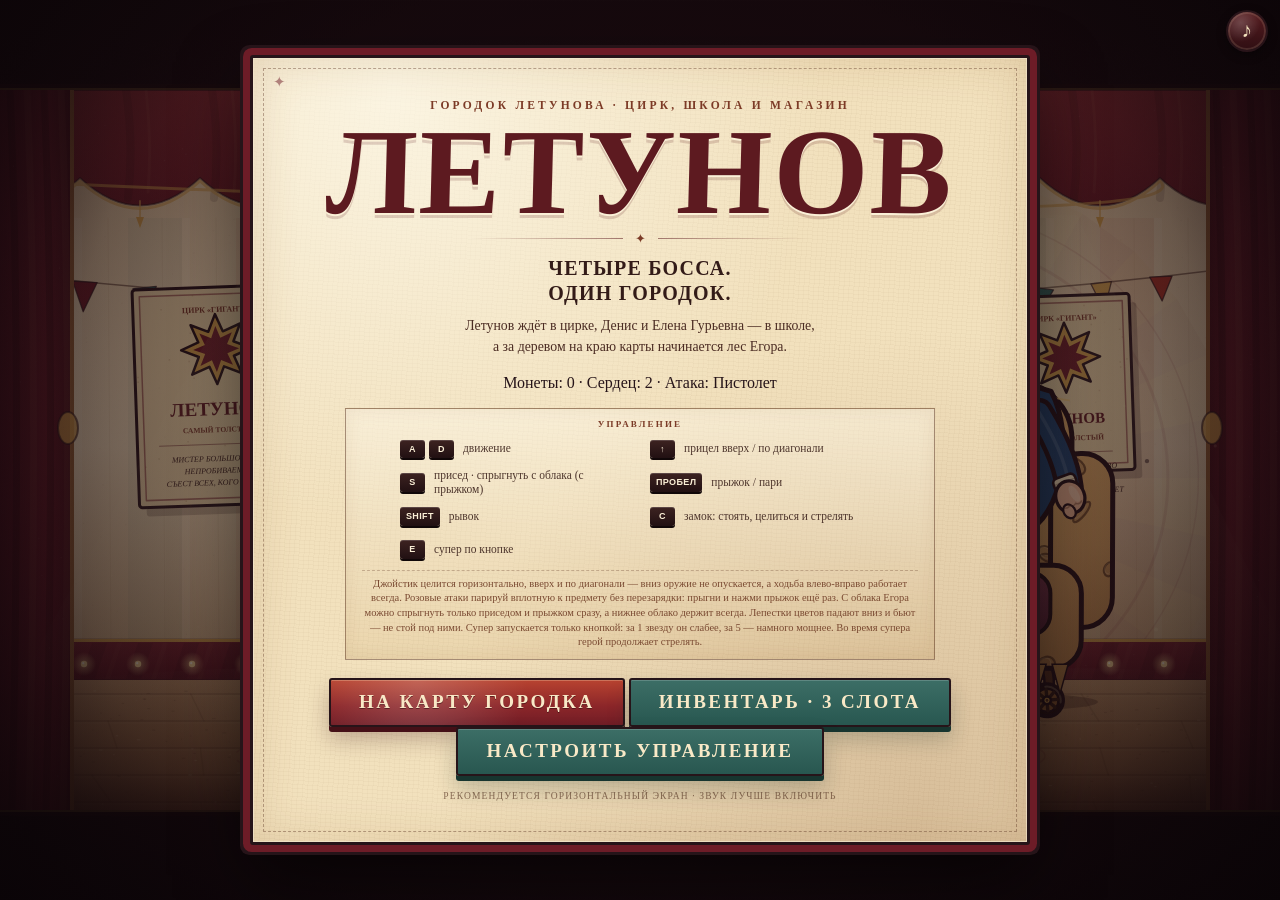
==== commit 30e9775a: "Add files via upload" ====
--- a/Cuphead/index.html
+++ b/Cuphead/index.html
@@ -5,7 +5,7 @@
   <meta name="viewport" content="width=device-width, initial-scale=1, maximum-scale=1, user-scalable=no, viewport-fit=cover">
   <meta name="theme-color" content="#140c10">
   <title>Летунов и Денис — цирк и школа</title>
-  <meta name="description" content="Мультяшная карта городка, босс Летунов в цирке, босс Денис в школе и магазин баффов.">
+  <meta name="description" content="Мультяшная карта городка, боссы Летунов, Денис, Елена Гурьевна и Егор, магазин баффов и оружия.">
   <meta name="mobile-web-app-capable" content="yes">
   <meta name="apple-mobile-web-app-capable" content="yes">
   <meta name="apple-mobile-web-app-status-bar-style" content="black-translucent">
@@ -48,6 +48,10 @@
           <span class="action-icon">»</span>
           <span class="action-label">РЫВОК</span>
         </button>
+        <button class="action-btn lock" type="button" data-action="lock" aria-label="Замок: стоять, целиться и стрелять">
+          <span class="action-icon">🔒</span>
+          <span class="action-label">ЗАМОК</span>
+        </button>
         <button class="action-btn jump" type="button" data-action="jump" aria-label="Прыжок и парирование">
           <span class="action-icon">↑</span>
           <span class="action-label">ПРЫЖОК / ПАРИ</span>
@@ -67,8 +71,8 @@
         <div class="poster-kicker">Городок Летунова · цирк, школа и магазин</div>
         <h1 class="poster-title">ЛЕТУНОВ</h1>
         <div class="poster-rule" aria-hidden="true"><span>✦</span></div>
-        <p class="poster-tagline">Три босса.<br>Один городок.</p>
-        <p class="poster-copy">Летунов ждёт в цирке, Денис — в школе,<br>а за деревом на краю карты начинается лес Егора.</p>
+        <p class="poster-tagline">Четыре босса.<br>Один городок.</p>
+        <p class="poster-copy">Летунов ждёт в цирке, Денис и Елена Гурьевна — в школе,<br>а за деревом на краю карты начинается лес Егора.</p>
         <p id="menuProgress" class="menu-progress">Монеты: 0 · Сердец: 2</p>
 
         <div class="controls-card">
@@ -76,19 +80,21 @@
           <div class="controls-grid desktop-hints">
             <div><span class="keys"><kbd data-bind="left">A</kbd><kbd data-bind="right">D</kbd></span><span class="ctrl-label">движение</span></div>
             <div><span class="keys"><kbd data-bind="aimUp">↑</kbd></span><span class="ctrl-label">прицел вверх / по диагонали</span></div>
+            <div><span class="keys"><kbd data-bind="crouch">S</kbd></span><span class="ctrl-label">присед · спрыгнуть с облака (с прыжком)</span></div>
             <div><span class="keys"><kbd data-bind="jump">ПРОБЕЛ</kbd></span><span class="ctrl-label">прыжок / пари</span></div>
             <div><span class="keys"><kbd data-bind="dash">SHIFT</kbd></span><span class="ctrl-label">рывок</span></div>
-            <div><span class="keys"><kbd data-bind="crouch">S</kbd></span><span class="ctrl-label">присесть</span></div>
+            <div><span class="keys"><kbd data-bind="lock">C</kbd></span><span class="ctrl-label">замок: стоять, целиться и стрелять</span></div>
             <div><span class="keys"><kbd data-bind="super">E</kbd></span><span class="ctrl-label">супер по кнопке</span></div>
           </div>
           <div class="controls-grid touch-hints">
-            <div><span class="keys"><kbd>◉</kbd></span><span class="ctrl-label">джойстик: ходьба, прицел вверх и присед</span></div>
+            <div><span class="keys"><kbd>◉</kbd></span><span class="ctrl-label">джойстик: ходьба, прицел вверх и по диагонали, присед</span></div>
             <div><span class="keys"><kbd>↑</kbd></span><span class="ctrl-label">прыжок и пари</span></div>
             <div><span class="keys"><kbd>»</kbd></span><span class="ctrl-label">рывок</span></div>
+            <div><span class="keys"><kbd>🔒</kbd></span><span class="ctrl-label">замок: не двигаться, только целиться и стрелять</span></div>
             <div><span class="keys"><kbd>★</kbd></span><span class="ctrl-label">супер: 1 звезда — слабый, 5 — мощный</span></div>
             <div><span class="keys"><kbd id="touchShootKey">∞</kbd></span><span id="touchShootHint" class="ctrl-label">стрельба — сама</span></div>
           </div>
-          <p class="controls-tip">Розовые атаки парируй без перезарядки: прыгни и нажми прыжок ещё раз. Лепестки цветов падают вниз и бьют — не стой под ними. Супер запускается только кнопкой: за 1 звезду он слабее, за 5 — намного мощнее. В лесу целься вверх джойстиком или ↑.</p>
+          <p class="controls-tip">Джойстик целится горизонтально, вверх и по диагонали — вниз оружие не опускается, а ходьба влево-вправо работает всегда. Розовые атаки парируй вплотную к предмету без перезарядки: прыгни и нажми прыжок ещё раз. С облака Егора можно спрыгнуть только приседом и прыжком сразу, а нижнее облако держит всегда. Лепестки цветов падают вниз и бьют — не стой под ними. Супер запускается только кнопкой: за 1 звезду он слабее, за 5 — намного мощнее. Во время супера герой продолжает стрелять.</p>
         </div>
 
         <button id="startButton" class="btn btn-primary" type="button">НА КАРТУ ГОРОДКА</button>
@@ -101,11 +107,11 @@
       <section id="inventoryPanel" class="panel inventory-panel" hidden>
         <div class="poster-kicker">Снаряжение бойца</div>
         <h2 class="panel-title">ИНВЕНТАРЬ</h2>
-        <p class="panel-copy">Три слота: оружие, бафф и перк. Всё купленное в магазине экипируется автоматически.</p>
+        <p class="panel-copy">Купленные предметы попадают в инвентарь. Нажми на слот атаки или перка, чтобы экипировать или снять его. Автонаводка — тоже модификатор атаки.</p>
         <div class="inventory-grid">
           <article id="invWeapon" class="inventory-slot" style="--slot-color:#6d63a9">
             <div class="inventory-slot-icon">✦</div>
-            <div class="inventory-slot-tag">СЛОТ 1 · ОРУЖИЕ</div>
+            <div class="inventory-slot-tag">СЛОТ 1 · АТАКА</div>
             <div class="inventory-slot-state">СЛОТ ПУСТ</div>
             <h3 class="inventory-slot-name">НЕТ ОРУЖИЯ</h3>
             <p class="inventory-slot-sub">Купи модификатор в магазине</p>
@@ -157,24 +163,33 @@
       <section id="shopPanel" class="panel shop-panel" hidden>
         <div class="poster-kicker">Лавка на углу · товары для бойцов</div>
         <h2 class="panel-title">МАГАЗИН БАФФОВ</h2>
-        <p class="panel-copy">Монеты: <strong id="shopCoins">0</strong>. Одна победа над боссом — одна монета.</p>
+        <p class="panel-copy">Монеты: <strong id="shopCoins">0</strong>. С каждого босса — до 2 монет: по одной за лёгкую и сложную сложность.</p>
         <p id="shopStatus" class="shop-status">Сердец: 2 · Дымовая завеса: нет · Автонаводка: нет · Побед: 0</p>
         <div class="shop-grid">
           <article class="shop-item">
             <div class="shop-icon">☁</div>
             <h3>ДЫМОВАЯ ЗАВЕСА</h3>
-            <p>Во время рывка герой исчезает в дыму, появляется в конце рывка и не получает урон, пока его нет.</p>
+            <p>Во время рывка герой исчезает в дыму, появляется в конце рывка и не получает урон, пока его нет. После покупки экипируй перк в инвентаре.</p>
             <button id="buySmokeButton" class="btn btn-primary" type="button">2 МОНЕТЫ</button>
           </article>
           <article class="shop-item">
             <div class="shop-icon aim-icon">✦</div>
             <h3>АВТОНАВОДКА</h3>
-            <p>Снаряды сами летят в босса даже вверх и по диагонали. Урон снижен в 1.3 раза.</p>
+            <p>Модификатор атаки: снаряды сами летят в босса даже вверх и по диагонали, но урон снижен в 1.3 раза. После покупки экипируй в слоте атаки.</p>
             <button id="buyAimButton" class="btn btn-primary" type="button">2 МОНЕТЫ</button>
           </article>
+          <article class="shop-item">
+            <div class="shop-icon">✹</div>
+            <h3>ЩЕЛКУНЧИК</h3>
+            <p>Модификатор атаки: красный снаряд летит прямо, через пару метров становится полунаводящимся. С одной картой ставит красную турель. После покупки экипируй в слоте атаки.</p>
+            <button id="buyNutcrackerButton" class="btn btn-primary" type="button">3 МОНЕТЫ</button>
+          </article>
         </div>
         <p id="shopNotice" class="shop-notice" aria-live="polite"></p>
-        <button id="closeShopButton" class="btn btn-ghost" type="button">НА КАРТУ</button>
+        <div class="btn-row">
+          <button id="openShopInventoryButton" class="btn btn-secondary" type="button">ИНВЕНТАРЬ · ЭКИПИРОВАТЬ</button>
+          <button id="closeShopButton" class="btn btn-ghost" type="button">НА КАРТУ</button>
+        </div>
       </section>
     </div>
   </div>
--- a/Cuphead/styles.css
+++ b/Cuphead/styles.css
@@ -862,11 +862,13 @@
 }
 
 body.is-touch[data-scene='fight']:not(.is-paused) .touch-controls,
-body.is-touch[data-scene='map'] .touch-controls {
+body.is-touch[data-scene='map'] .touch-controls,
+body.is-touch[data-scene='school'] .touch-controls {
   display: block;
 }
 
-body[data-scene='map'] .touch-actions .action-btn:not(.jump) {
+body[data-scene='map'] .touch-actions .action-btn:not(.jump),
+body[data-scene='school'] .touch-actions .action-btn:not(.jump) {
   display: none;
 }
 
@@ -1211,6 +1213,11 @@
 .is-editing-touch #touchEditHint { display: block; }
 .action-btn.crouch { background: linear-gradient(180deg, rgba(48,101,94,.94), rgba(20,48,47,.96)); }
 .action-btn.super { background: linear-gradient(180deg, rgba(181,127,43,.96), rgba(91,48,20,.96)); }
+.action-btn.lock { background: linear-gradient(180deg, rgba(58,91,124,.96), rgba(22,38,58,.97)); }
+.action-btn.lock.is-down {
+  background: linear-gradient(180deg, rgba(120,190,235,.98), rgba(38,78,112,.98));
+  box-shadow: inset 0 0 0 2px rgba(210,242,255,.6), 0 0 22px rgba(120,210,255,.75), 0 3px 0 rgba(12,25,40,.8);
+}
 .action-btn.super.is-ready { box-shadow: inset 0 0 0 2px rgba(255,244,204,.45), 0 0 0 3px rgba(255,211,110,.55), 0 0 24px rgba(255,193,74,.8), 0 5px 0 rgba(23,9,12,.75); animation: card-ready .8s ease-in-out infinite alternate; }
 @keyframes card-ready { from { filter: brightness(1); } to { filter: brightness(1.28); } }
 .action-btn.shoot { background: linear-gradient(180deg, rgba(86,79,139,.94), rgba(35,29,67,.96)); }
@@ -1353,6 +1360,19 @@
   box-shadow: inset 0 0 0 2px rgba(255, 255, 255, 0.18);
   overflow: hidden;
   transition: transform 0.16s ease, box-shadow 0.16s ease;
+}
+
+#invWeapon,
+#invPerk {
+  cursor: pointer;
+}
+
+#invWeapon:hover,
+#invPerk:hover {
+  transform: translateY(-2px);
+  box-shadow:
+    inset 0 0 0 2px rgba(255, 255, 255, 0.22),
+    0 8px 22px rgba(60, 30, 34, 0.18);
 }
 
 .inventory-slot::before {
